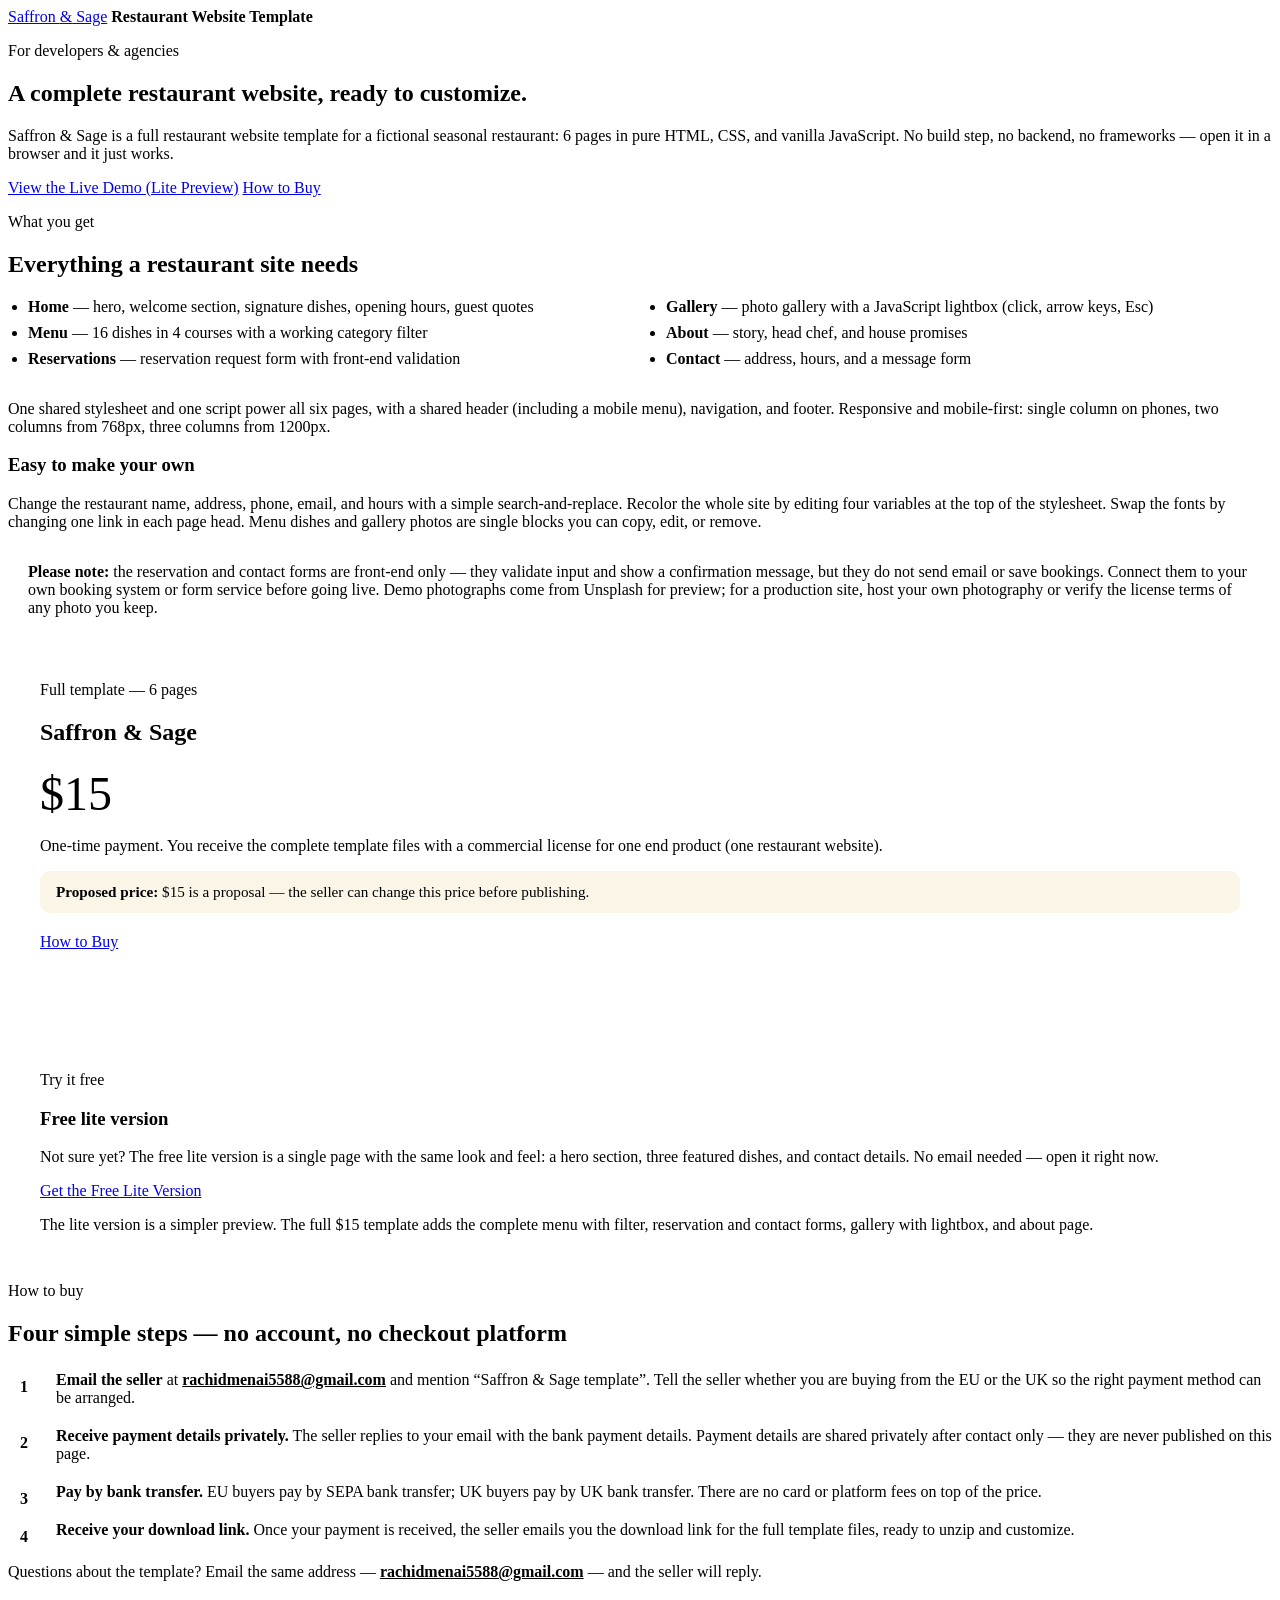
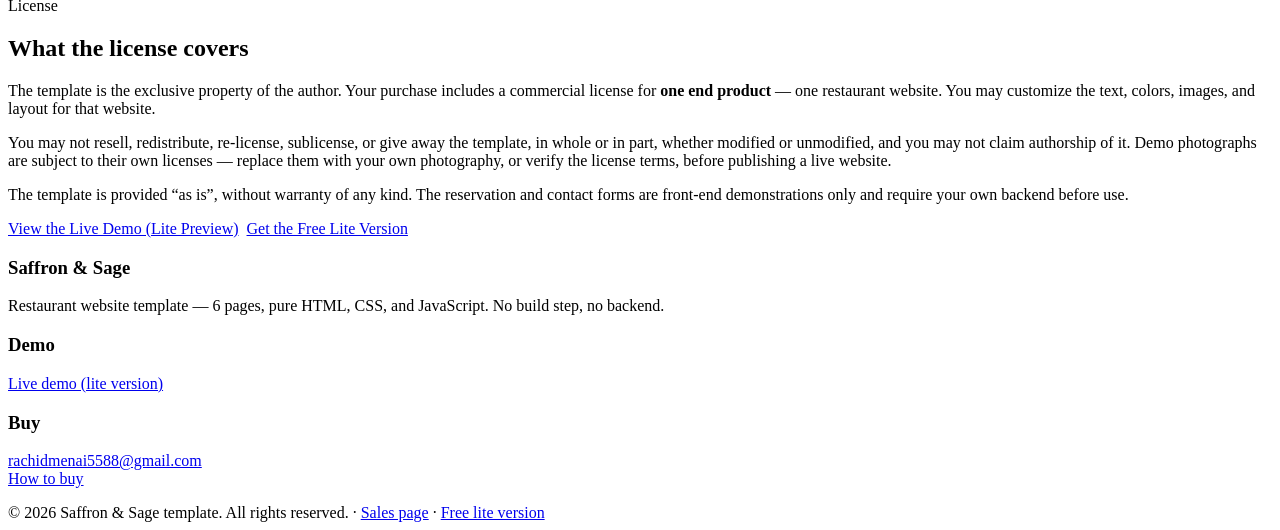
==== index.html @ a7c8d3e4 "Add files via upload" ====
<!doctype html>
<html lang="en">
<head>
  <meta charset="utf-8">
  <meta name="viewport" content="width=device-width, initial-scale=1">
  <title>Saffron &amp; Sage — Restaurant Website Template for Sale</title>
  <meta name="description" content="Saffron & Sage is a complete, ready-to-customize restaurant website template: 6 pages in pure HTML, CSS and JavaScript. No build step, no backend.">
  <link rel="preconnect" href="https://fonts.googleapis.com">
  <link rel="preconnect" href="https://fonts.gstatic.com" crossorigin>
  <link href="https://fonts.googleapis.com/css2?family=Inter:wght@400;600;700;800&family=Playfair+Display:wght@600;700&display=swap" rel="stylesheet">
  <link rel="stylesheet" href="css/style.css">
  <style>
    .price-card { background: var(--forest); color: var(--cream); border-radius: var(--radius); padding: 2rem; box-shadow: var(--shadow); }
    .price-card h2 { color: var(--cream); }
    .price-card .price-big { font-family: var(--font-head); font-size: 3rem; color: var(--gold-light); margin: 0.25rem 0 0.5rem; }
    .proposal-note { background: rgba(227, 200, 120, 0.18); border: 1px solid var(--gold); border-radius: 10px; padding: 0.75rem 1rem; font-size: 0.95rem; }
    .steps { counter-reset: step; list-style: none; padding: 0; margin: 1.5rem 0 0; }
    .steps li { position: relative; padding: 0 0 1.25rem 3rem; }
    .steps li::before { counter-increment: step; content: counter(step); position: absolute; left: 0; top: 0; width: 2rem; height: 2rem; border-radius: 50%; background: var(--gold); color: var(--forest-dark); font-weight: 800; display: flex; align-items: center; justify-content: center; }
    .steps li:last-child { padding-bottom: 0; }
    .callout { background: var(--cream-dark); border-left: 4px solid var(--gold); border-radius: 0 10px 10px 0; padding: 1rem 1.25rem; }
    .lite-box { background: var(--white); border: 1px solid var(--line); border-radius: var(--radius); padding: 2rem; box-shadow: var(--shadow); }
    .page-list { columns: 2; column-gap: 2rem; margin: 0; padding-left: 1.25rem; }
    .page-list li { margin-bottom: 0.5rem; break-inside: avoid; }
    @media (max-width: 700px) { .page-list { columns: 1; } }
  </style>
</head>
<body>
<header class="site-header">
  <div class="container header-inner">
    <a class="logo" href="index.html">Saffron <span>&amp;</span> Sage</a>
    <span style="color: var(--gold-light); font-weight: 700;">Restaurant Website Template</span>
  </div>
</header>

<main>
  <section class="hero" style="background-image: url('https://images.unsplash.com/photo-1517248135467-4c7edcad34c4?auto=format&fit=crop&w=1600&q=80');">
    <div class="container">
      <p class="eyebrow">For developers &amp; agencies</p>
      <h1>A complete restaurant website, ready to customize.</h1>
      <p>Saffron &amp; Sage is a full restaurant website template for a fictional seasonal restaurant: 6 pages in pure HTML, CSS, and vanilla JavaScript. No build step, no backend, no frameworks — open it in a browser and it just works.</p>
      <div class="hero-actions">
        <a class="btn btn-gold" href="lite/index.html">View the Live Demo (Lite Preview)</a>
        <a class="btn btn-outline" href="#buy">How to Buy</a>
      </div>
    </div>
  </section>

  <section class="section">
    <div class="container grid grid-2" style="align-items: start;">
      <div>
        <p class="eyebrow">What you get</p>
        <h2>Everything a restaurant site needs</h2>
        <ul class="page-list">
          <li><strong>Home</strong> — hero, welcome section, signature dishes, opening hours, guest quotes</li>
          <li><strong>Menu</strong> — 16 dishes in 4 courses with a working category filter</li>
          <li><strong>Reservations</strong> — reservation request form with front-end validation</li>
          <li><strong>Gallery</strong> — photo gallery with a JavaScript lightbox (click, arrow keys, Esc)</li>
          <li><strong>About</strong> — story, head chef, and house promises</li>
          <li><strong>Contact</strong> — address, hours, and a message form</li>
        </ul>
        <p style="margin-top: 1.5rem;">One shared stylesheet and one script power all six pages, with a shared header (including a mobile menu), navigation, and footer. Responsive and mobile-first: single column on phones, two columns from 768px, three columns from 1200px.</p>
        <h3>Easy to make your own</h3>
        <p>Change the restaurant name, address, phone, email, and hours with a simple search-and-replace. Recolor the whole site by editing four variables at the top of the stylesheet. Swap the fonts by changing one link in each page head. Menu dishes and gallery photos are single blocks you can copy, edit, or remove.</p>
        <div class="callout">
          <p style="margin: 0;"><strong>Please note:</strong> the reservation and contact forms are front-end only — they validate input and show a confirmation message, but they do not send email or save bookings. Connect them to your own booking system or form service before going live. Demo photographs come from Unsplash for preview; for a production site, host your own photography or verify the license terms of any photo you keep.</p>
        </div>
      </div>
      <div>
        <div class="price-card">
          <p class="eyebrow">Full template — 6 pages</p>
          <h2>Saffron &amp; Sage</h2>
          <p class="price-big">$15</p>
          <p>One-time payment. You receive the complete template files with a commercial license for one end product (one restaurant website).</p>
          <p class="proposal-note"><strong>Proposed price:</strong> $15 is a proposal — the seller can change this price before publishing.</p>
          <p style="margin-top: 1.25rem;"><a class="btn btn-gold" href="#buy">How to Buy</a></p>
        </div>
        <div class="lite-box" style="margin-top: 1.5rem;">
          <p class="eyebrow">Try it free</p>
          <h3>Free lite version</h3>
          <p>Not sure yet? The free lite version is a single page with the same look and feel: a hero section, three featured dishes, and contact details. No email needed — open it right now.</p>
          <p><a class="btn btn-dark" href="lite/index.html">Get the Free Lite Version</a></p>
          <p class="muted" style="margin: 0;">The lite version is a simpler preview. The full $15 template adds the complete menu with filter, reservation and contact forms, gallery with lightbox, and about page.</p>
        </div>
      </div>
    </div>
  </section>

  <section class="section band" id="buy">
    <div class="container section-narrow">
      <p class="eyebrow">How to buy</p>
      <h2>Four simple steps — no account, no checkout platform</h2>
      <ol class="steps">
        <li><strong>Email the seller</strong> at <a href="mailto:rachidmenai5588@gmail.com" style="color: var(--gold-light); font-weight: 700;">rachidmenai5588@gmail.com</a> and mention “Saffron &amp; Sage template”. Tell the seller whether you are buying from the EU or the UK so the right payment method can be arranged.</li>
        <li><strong>Receive payment details privately.</strong> The seller replies to your email with the bank payment details. Payment details are shared privately after contact only — they are never published on this page.</li>
        <li><strong>Pay by bank transfer.</strong> EU buyers pay by SEPA bank transfer; UK buyers pay by UK bank transfer. There are no card or platform fees on top of the price.</li>
        <li><strong>Receive your download link.</strong> Once your payment is received, the seller emails you the download link for the full template files, ready to unzip and customize.</li>
      </ol>
      <p style="margin-top: 1.5rem;">Questions about the template? Email the same address — <a href="mailto:rachidmenai5588@gmail.com" style="color: var(--gold-light); font-weight: 700;">rachidmenai5588@gmail.com</a> — and the seller will reply.</p>
    </div>
  </section>

  <section class="section">
    <div class="container section-narrow">
      <p class="eyebrow">License</p>
      <h2>What the license covers</h2>
      <p>The template is the exclusive property of the author. Your purchase includes a commercial license for <strong>one end product</strong> — one restaurant website. You may customize the text, colors, images, and layout for that website.</p>
      <p>You may not resell, redistribute, re-license, sublicense, or give away the template, in whole or in part, whether modified or unmodified, and you may not claim authorship of it. Demo photographs are subject to their own licenses — replace them with your own photography, or verify the license terms, before publishing a live website.</p>
      <p class="muted">The template is provided “as is”, without warranty of any kind. The reservation and contact forms are front-end demonstrations only and require your own backend before use.</p>
      <p><a class="btn btn-dark" href="lite/index.html">View the Live Demo (Lite Preview)</a>&nbsp;&nbsp;<a class="btn btn-gold" href="lite/index.html">Get the Free Lite Version</a></p>
    </div>
  </section>
</main>

<footer class="site-footer">
  <div class="container footer-grid">
    <div>
      <h3>Saffron &amp; Sage</h3>
      <p>Restaurant website template — 6 pages, pure HTML, CSS, and JavaScript. No build step, no backend.</p>
    </div>
    <div>
      <h3>Demo</h3>
      <p><a href="lite/index.html">Live demo (lite version)</a></p>
    </div>
    <div>
      <h3>Buy</h3>
      <p><a href="mailto:rachidmenai5588@gmail.com">rachidmenai5588@gmail.com</a><br><a href="#buy">How to buy</a></p>
    </div>
  </div>
  <div class="footer-bottom container">© 2026 Saffron &amp; Sage template. All rights reserved. · <a href="index.html">Sales page</a> · <a href="lite/index.html">Free lite version</a></div>
</footer>
</body>
</html>
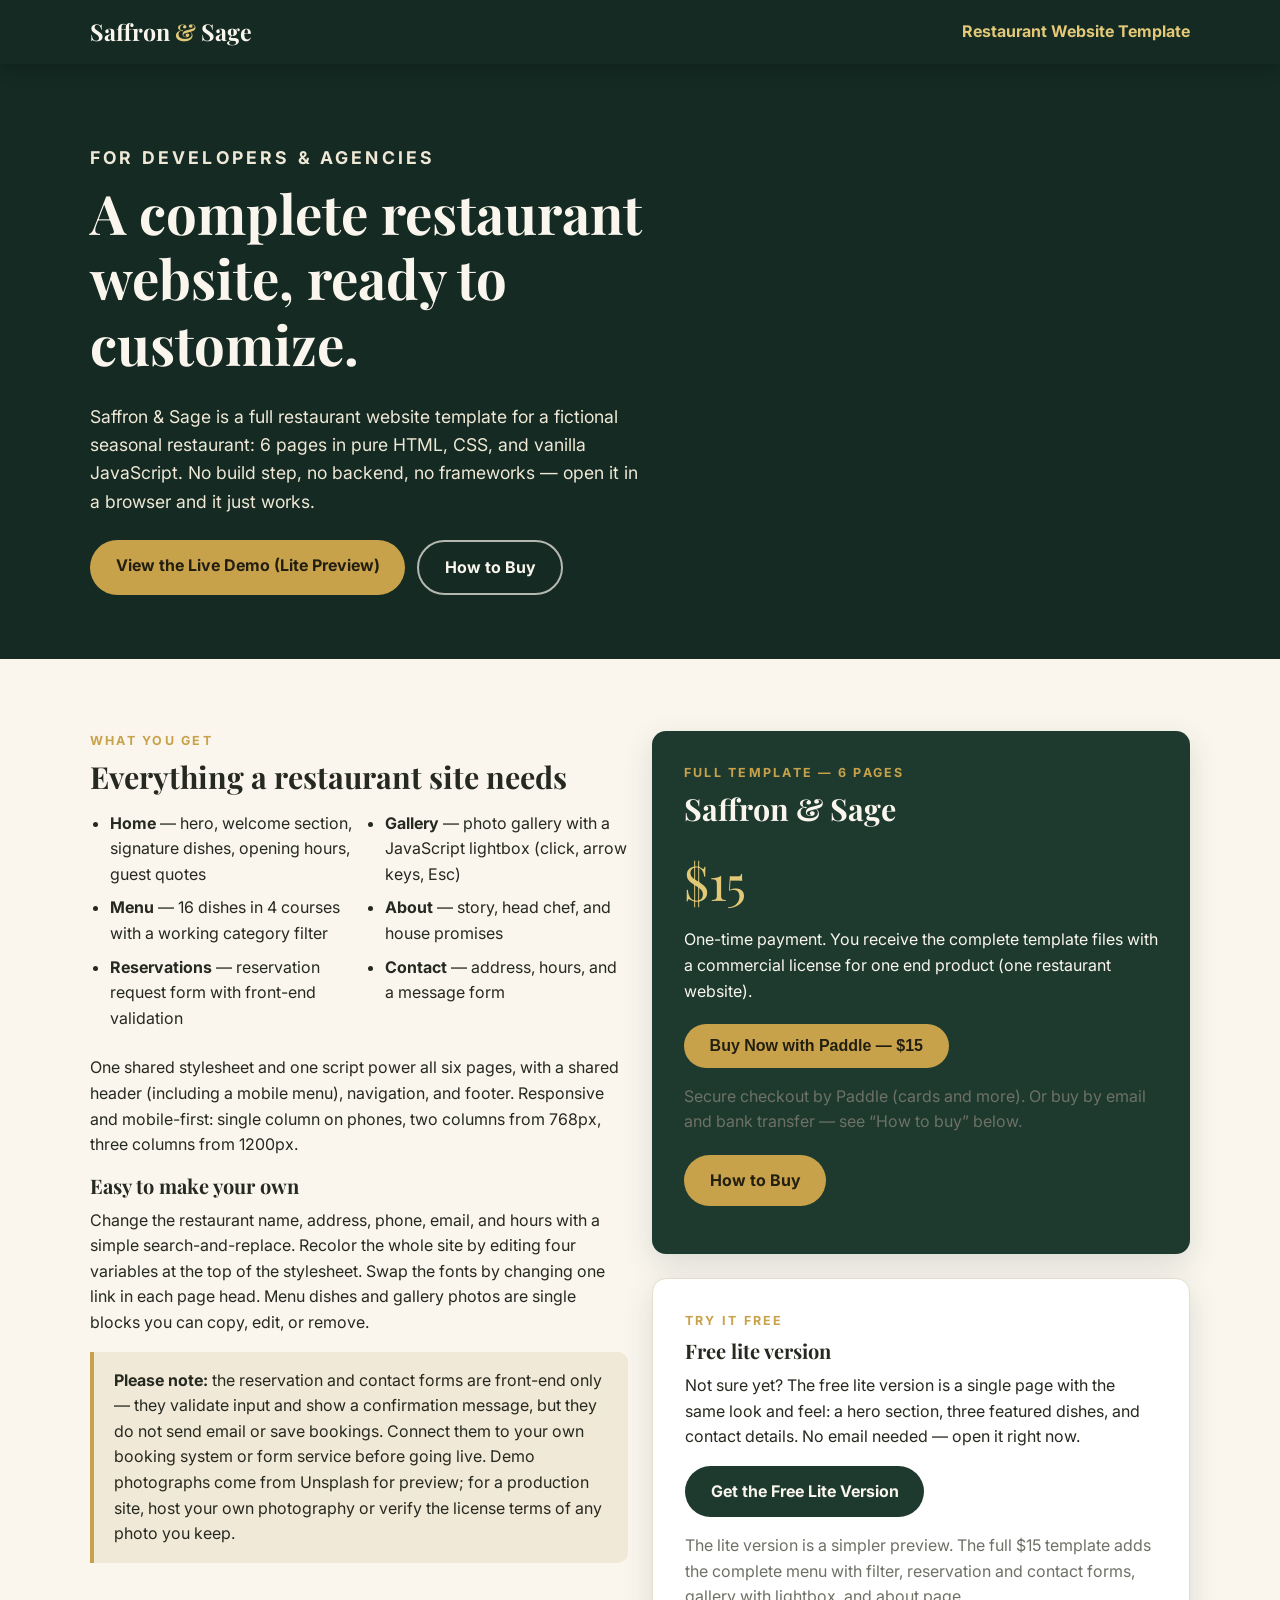
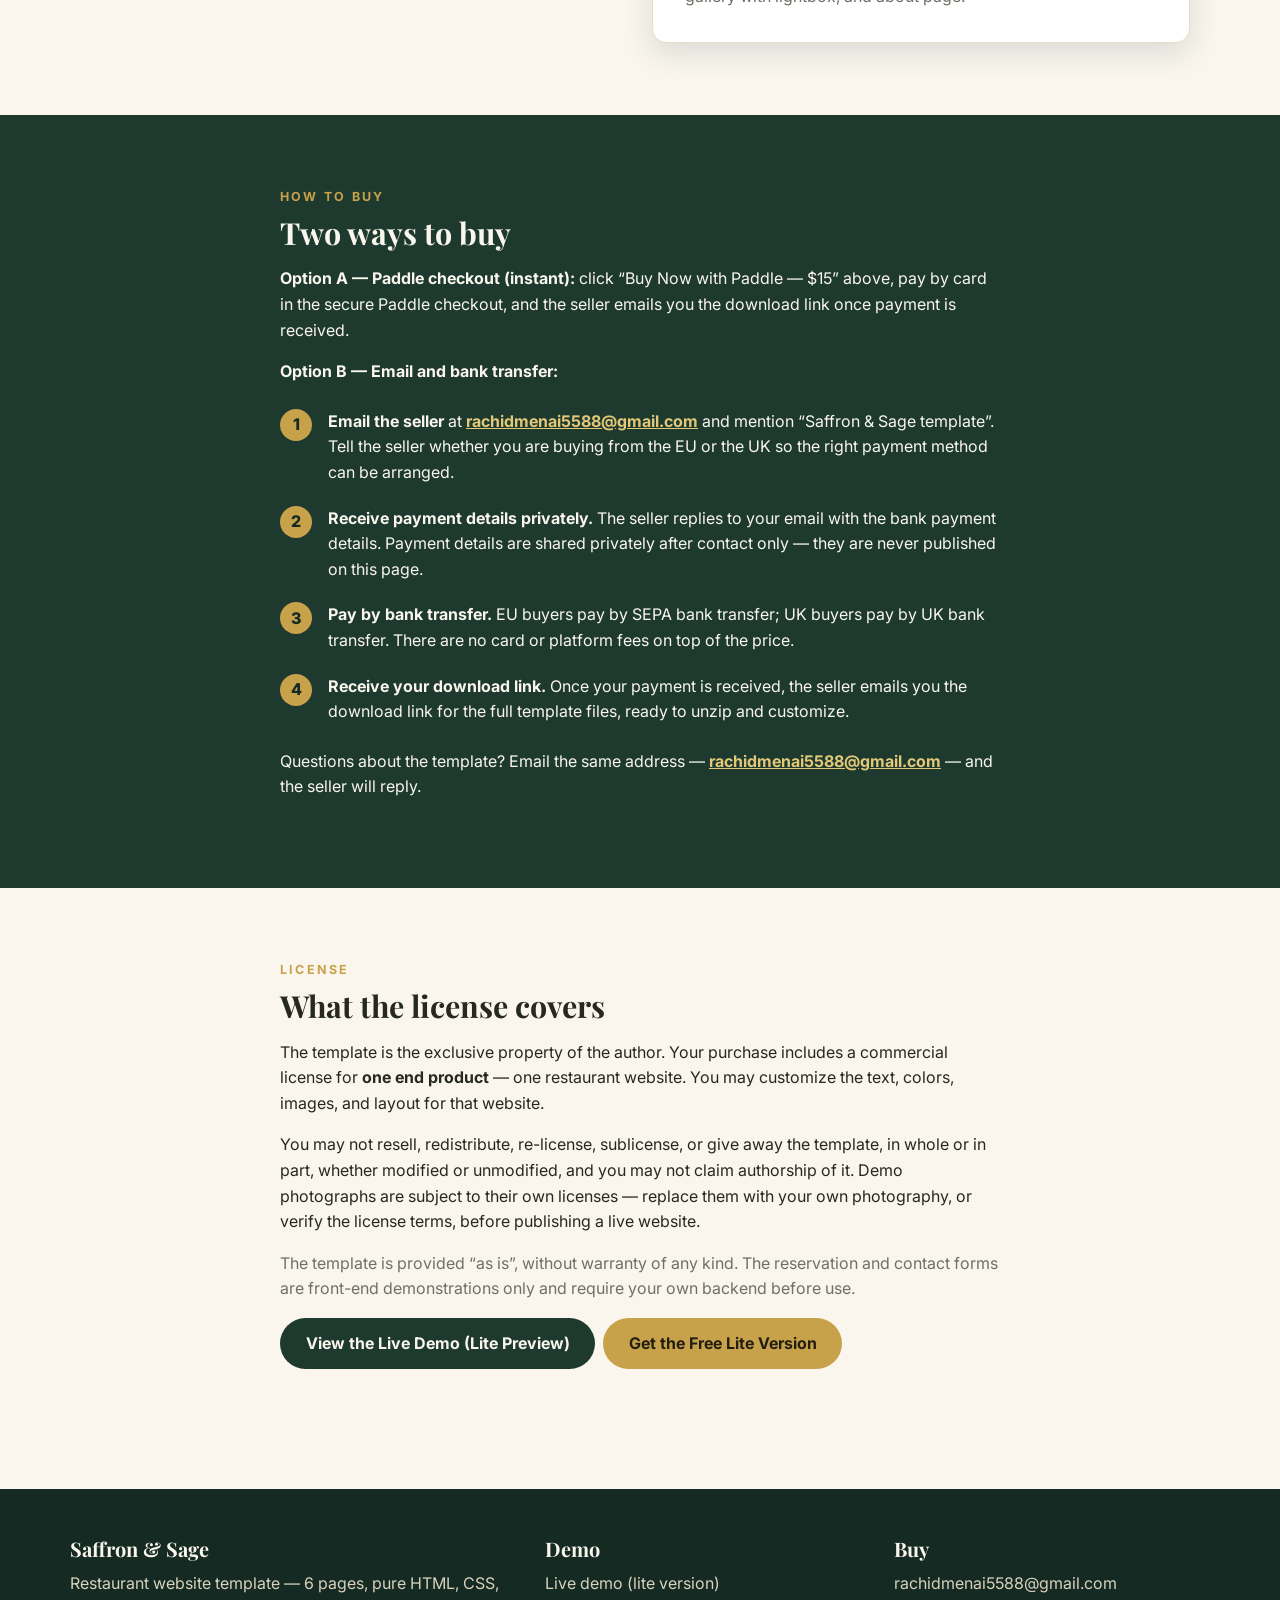
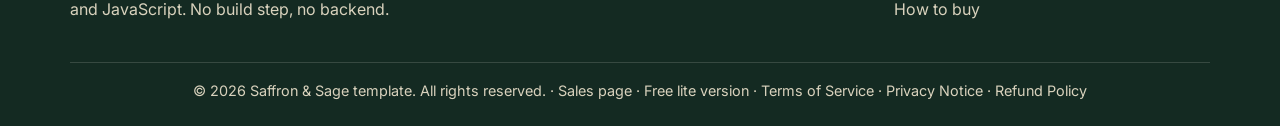
==== commit b437eb3b: "Add files via upload" ====
--- a/index.html
+++ b/index.html
@@ -24,6 +24,13 @@
     .page-list li { margin-bottom: 0.5rem; break-inside: avoid; }
     @media (max-width: 700px) { .page-list { columns: 1; } }
   </style>
+  <script src="https://cdn.paddle.com/paddle/v2/paddle.js"></script>
+  <script>
+    Paddle.Initialize({ token: "live_9682057c94f8241d73bc311bf81" });
+    function openPaddleCheckout() {
+      Paddle.Checkout.open({ items: [{ priceId: "pri_01m6k49afj8yamyyggqwvt556a", quantity: 1 }] });
+    }
+  </script>
 </head>
 <body>
 <header class="site-header">
@@ -72,7 +79,8 @@
           <h2>Saffron &amp; Sage</h2>
           <p class="price-big">$15</p>
           <p>One-time payment. You receive the complete template files with a commercial license for one end product (one restaurant website).</p>
-          <p class="proposal-note"><strong>Proposed price:</strong> $15 is a proposal — the seller can change this price before publishing.</p>
+          <p style="margin-top: 1.25rem;"><button class="btn btn-gold" onclick="openPaddleCheckout()">Buy Now with Paddle — $15</button></p>
+          <p class="muted">Secure checkout by Paddle (cards and more). Or buy by email and bank transfer — see “How to buy” below.</p>
           <p style="margin-top: 1.25rem;"><a class="btn btn-gold" href="#buy">How to Buy</a></p>
         </div>
         <div class="lite-box" style="margin-top: 1.5rem;">
@@ -89,7 +97,9 @@
   <section class="section band" id="buy">
     <div class="container section-narrow">
       <p class="eyebrow">How to buy</p>
-      <h2>Four simple steps — no account, no checkout platform</h2>
+      <h2>Two ways to buy</h2>
+      <p><strong>Option A — Paddle checkout (instant):</strong> click “Buy Now with Paddle — $15” above, pay by card in the secure Paddle checkout, and the seller emails you the download link once payment is received.</p>
+      <p><strong>Option B — Email and bank transfer:</strong></p>
       <ol class="steps">
         <li><strong>Email the seller</strong> at <a href="mailto:rachidmenai5588@gmail.com" style="color: var(--gold-light); font-weight: 700;">rachidmenai5588@gmail.com</a> and mention “Saffron &amp; Sage template”. Tell the seller whether you are buying from the EU or the UK so the right payment method can be arranged.</li>
         <li><strong>Receive payment details privately.</strong> The seller replies to your email with the bank payment details. Payment details are shared privately after contact only — they are never published on this page.</li>
@@ -127,7 +137,7 @@
       <p><a href="mailto:rachidmenai5588@gmail.com">rachidmenai5588@gmail.com</a><br><a href="#buy">How to buy</a></p>
     </div>
   </div>
-  <div class="footer-bottom container">© 2026 Saffron &amp; Sage template. All rights reserved. · <a href="index.html">Sales page</a> · <a href="lite/index.html">Free lite version</a></div>
+  <div class="footer-bottom container">© 2026 Saffron &amp; Sage template. All rights reserved. · <a href="index.html">Sales page</a> · <a href="lite/index.html">Free lite version</a> · <a href="terms.html">Terms of Service</a> · <a href="privacy.html">Privacy Notice</a> · <a href="refund.html">Refund Policy</a></div>
 </footer>
 </body>
 </html>
--- a/css/style.css
+++ b/css/style.css
@@ -0,0 +1,236 @@
+/* Saffron & Sage — Restaurant Template Stylesheet
+   Pure CSS. No frameworks, no jQuery. Mobile-first. */
+
+:root {
+  --forest: #1e3a2f;
+  --forest-dark: #142a22;
+  --charcoal: #232620;
+  --gold: #c8a24a;
+  --gold-light: #e3c878;
+  --cream: #faf6ee;
+  --cream-dark: #f1e9d8;
+  --ink: #26291f;
+  --muted: #6d7166;
+  --line: #e5ddc9;
+  --white: #ffffff;
+  --radius: 14px;
+  --shadow: 0 10px 30px rgba(30, 58, 47, 0.14);
+  --font-head: "Playfair Display", Georgia, "Times New Roman", serif;
+  --font-body: "Inter", system-ui, -apple-system, "Segoe UI", Roboto, Arial, sans-serif;
+}
+
+* { box-sizing: border-box; }
+html { scroll-behavior: smooth; }
+body {
+  margin: 0;
+  font-family: var(--font-body);
+  color: var(--ink);
+  background: var(--cream);
+  line-height: 1.6;
+}
+img { max-width: 100%; }
+a { color: var(--forest); }
+h1, h2, h3 { font-family: var(--font-head); line-height: 1.2; margin: 0 0 0.5em; }
+h1 { font-size: 2.4rem; }
+h2 { font-size: 1.9rem; }
+h3 { font-size: 1.25rem; }
+p { margin: 0 0 1em; }
+
+.container { width: 100%; max-width: 1140px; margin: 0 auto; padding: 0 1.25rem; }
+.section { padding: 3.5rem 0; }
+.section-narrow { max-width: 760px; margin: 0 auto; }
+.eyebrow {
+  text-transform: uppercase; letter-spacing: 0.18em;
+  color: var(--gold); font-size: 0.78rem; font-weight: 700; margin-bottom: 0.5rem;
+}
+.lead { font-size: 1.1rem; color: #4a4e43; }
+.center { text-align: center; }
+.muted { color: var(--muted); }
+
+/* ---------- Header ---------- */
+.site-header {
+  position: sticky; top: 0; z-index: 50;
+  background: var(--forest-dark); color: var(--cream);
+  box-shadow: 0 2px 18px rgba(0, 0, 0, 0.25);
+}
+.header-inner {
+  display: flex; align-items: center; justify-content: space-between;
+  gap: 1rem; min-height: 64px;
+}
+.logo {
+  font-family: var(--font-head); font-size: 1.45rem; font-weight: 700;
+  color: var(--cream); text-decoration: none; white-space: nowrap;
+}
+.logo span { color: var(--gold-light); }
+.nav-toggle {
+  display: inline-flex; flex-direction: column; gap: 5px;
+  background: transparent; border: 1px solid rgba(250, 246, 238, 0.35);
+  border-radius: 8px; padding: 10px 12px; cursor: pointer;
+}
+.nav-toggle span { display: block; width: 22px; height: 2px; background: var(--cream); }
+.main-nav {
+  display: none; position: absolute; left: 0; right: 0; top: 64px;
+  background: var(--forest-dark); flex-direction: column; padding: 0.75rem 1.25rem 1.25rem;
+}
+.main-nav.open { display: flex; }
+.main-nav a {
+  color: var(--cream); text-decoration: none; padding: 0.65rem 0;
+  border-bottom: 1px solid rgba(250, 246, 238, 0.12); font-weight: 600;
+}
+.main-nav a:last-child { border-bottom: none; }
+.main-nav a.active, .main-nav a:hover { color: var(--gold-light); }
+.header-cta { display: none; }
+
+/* ---------- Buttons ---------- */
+.btn {
+  display: inline-block; text-decoration: none; cursor: pointer;
+  border: none; border-radius: 999px; padding: 0.8rem 1.6rem;
+  font-weight: 700; font-size: 1rem; text-align: center;
+  transition: transform 0.15s ease, background 0.15s ease;
+}
+.btn:hover { transform: translateY(-1px); }
+.btn-gold { background: var(--gold); color: #231f10; }
+.btn-gold:hover { background: var(--gold-light); }
+.btn-outline {
+  background: transparent; color: var(--cream);
+  border: 2px solid rgba(250, 246, 238, 0.7);
+}
+.btn-outline:hover { border-color: var(--gold-light); color: var(--gold-light); }
+.btn-dark { background: var(--forest); color: var(--cream); }
+.btn-dark:hover { background: var(--forest-dark); }
+.btn-small { padding: 0.55rem 1.1rem; font-size: 0.9rem; }
+
+/* ---------- Hero ---------- */
+.hero {
+  background-color: var(--forest-dark);
+  background-size: cover; background-position: center;
+  color: var(--cream); padding: 5rem 0 4rem; position: relative;
+}
+.hero::before {
+  content: ""; position: absolute; inset: 0;
+  background: linear-gradient(180deg, rgba(20, 42, 34, 0.72), rgba(20, 42, 34, 0.55));
+}
+.hero .container { position: relative; }
+.hero h1 { font-size: 2.6rem; max-width: 640px; }
+.hero p { max-width: 560px; font-size: 1.1rem; color: #efe8d6; }
+.hero-actions { display: flex; gap: 0.75rem; flex-wrap: wrap; margin-top: 1.5rem; }
+.page-hero { padding: 3.5rem 0 2.75rem; }
+.page-hero h1 { font-size: 2.3rem; }
+
+/* ---------- Cards / grids ---------- */
+.grid { display: grid; gap: 1.5rem; }
+.grid-2 { grid-template-columns: 1fr; }
+.grid-3 { grid-template-columns: 1fr; }
+.card {
+  background: var(--white); border: 1px solid var(--line);
+  border-radius: var(--radius); overflow: hidden; box-shadow: var(--shadow);
+}
+.card-body { padding: 1.4rem; }
+.card-body h3 { margin-bottom: 0.35rem; }
+.img-frame { background-color: #2a3f35; overflow: hidden; }
+.img-frame img { display: block; width: 100%; height: 100%; object-fit: cover; }
+.ratio-16x9 { aspect-ratio: 16 / 9; }
+.ratio-4x3 { aspect-ratio: 4 / 3; }
+.ratio-1x1 { aspect-ratio: 1 / 1; }
+.price { color: var(--forest); font-weight: 800; font-size: 1.1rem; }
+.tag {
+  display: inline-block; background: var(--cream-dark); color: var(--forest);
+  border-radius: 999px; padding: 0.2rem 0.7rem; font-size: 0.8rem; font-weight: 700;
+}
+.hours-table { width: 100%; border-collapse: collapse; }
+.hours-table td { padding: 0.55rem 0; border-bottom: 1px solid var(--line); }
+.hours-table td:last-child { text-align: right; font-weight: 700; }
+
+/* ---------- Menu page ---------- */
+.filter-bar { display: flex; gap: 0.5rem; flex-wrap: wrap; margin: 1.5rem 0; }
+.filter-btn {
+  border: 2px solid var(--forest); background: transparent; color: var(--forest);
+  border-radius: 999px; padding: 0.5rem 1.2rem; font-weight: 700; cursor: pointer;
+}
+.filter-btn.active, .filter-btn:hover { background: var(--forest); color: var(--cream); }
+.menu-card .card-body { display: flex; flex-direction: column; gap: 0.25rem; }
+.menu-card .menu-top { display: flex; justify-content: space-between; gap: 1rem; align-items: baseline; }
+.menu-card .menu-top h3 { margin: 0; }
+.hidden { display: none !important; }
+.empty-note { display: none; text-align: center; color: var(--muted); padding: 2rem 0; }
+.empty-note.show { display: block; }
+
+/* ---------- Gallery / lightbox ---------- */
+.gallery-grid { display: grid; grid-template-columns: 1fr 1fr; gap: 0.9rem; }
+.gallery-grid button {
+  border: none; padding: 0; cursor: pointer; border-radius: var(--radius);
+  overflow: hidden; background-color: #2a3f35; aspect-ratio: 1 / 1;
+}
+.gallery-grid img { display: block; width: 100%; height: 100%; object-fit: cover; transition: transform 0.25s ease; }
+.gallery-grid button:hover img { transform: scale(1.05); }
+.lightbox {
+  display: none; position: fixed; inset: 0; z-index: 100;
+  background: rgba(15, 25, 20, 0.92); align-items: center; justify-content: center;
+}
+.lightbox.open { display: flex; }
+.lightbox img {
+  max-width: 92vw; max-height: 82vh; border-radius: var(--radius);
+  background-color: #2a3f35; box-shadow: 0 20px 60px rgba(0, 0, 0, 0.5);
+}
+.lightbox button {
+  position: absolute; background: var(--gold); border: none; color: #231f10;
+  font-weight: 800; font-size: 1.2rem; width: 46px; height: 46px;
+  border-radius: 50%; cursor: pointer;
+}
+.lightbox-close { top: 1rem; right: 1rem; }
+.lightbox-prev { left: 1rem; top: 50%; transform: translateY(-50%); }
+.lightbox-next { right: 1rem; top: 50%; transform: translateY(-50%); }
+
+/* ---------- Forms ---------- */
+.form { display: grid; gap: 1rem; }
+.form-row { display: grid; gap: 1rem; }
+label { font-weight: 700; font-size: 0.95rem; display: block; }
+input, select, textarea {
+  width: 100%; margin-top: 0.35rem; padding: 0.75rem 0.9rem;
+  border: 1.5px solid #cfc6ab; border-radius: 10px; font: inherit; background: var(--white);
+}
+input:focus, select:focus, textarea:focus { outline: 3px solid rgba(200, 162, 74, 0.45); border-color: var(--gold); }
+.field-error { color: #a33327; font-size: 0.85rem; min-height: 1.1em; display: block; }
+.form-note { font-size: 0.9rem; color: var(--muted); }
+.success-box {
+  display: none; background: #eaf3ec; border: 2px solid #4c7a5a; border-radius: var(--radius);
+  padding: 1.5rem; margin-top: 1rem;
+}
+.success-box.show { display: block; }
+.success-box h3 { color: #2c5a3c; }
+
+/* ---------- Footer ---------- */
+.site-footer { background: var(--forest-dark); color: #d9d2bd; margin-top: 2rem; }
+.footer-grid { display: grid; gap: 2rem; padding: 3rem 0 1.5rem; }
+.site-footer h3 { color: var(--cream); }
+.site-footer a { color: #d9d2bd; text-decoration: none; }
+.site-footer a:hover { color: var(--gold-light); }
+.footer-bottom {
+  border-top: 1px solid rgba(250, 246, 238, 0.15);
+  padding: 1rem 0 1.5rem; font-size: 0.9rem; text-align: center;
+}
+.band { background: var(--forest); color: var(--cream); }
+.band h2 { color: var(--cream); }
+
+/* ---------- Responsive ---------- */
+@media (min-width: 768px) {
+  h1 { font-size: 3rem; }
+  .hero h1 { font-size: 3.4rem; }
+  .nav-toggle { display: none; }
+  .main-nav {
+    display: flex; position: static; flex-direction: row; gap: 1.4rem;
+    padding: 0; background: transparent;
+  }
+  .main-nav a { border-bottom: none; padding: 0; }
+  .header-cta { display: inline-block; }
+  .grid-2 { grid-template-columns: 1fr 1fr; }
+  .grid-3 { grid-template-columns: 1fr 1fr; }
+  .gallery-grid { grid-template-columns: repeat(3, 1fr); }
+  .form-row { grid-template-columns: 1fr 1fr; }
+  .footer-grid { grid-template-columns: 1.4fr 1fr 1fr; }
+  .section { padding: 4.5rem 0; }
+}
+@media (min-width: 1200px) {
+  .grid-3 { grid-template-columns: 1fr 1fr 1fr; }
+  .menu-grid { grid-template-columns: 1fr 1fr; }
+}
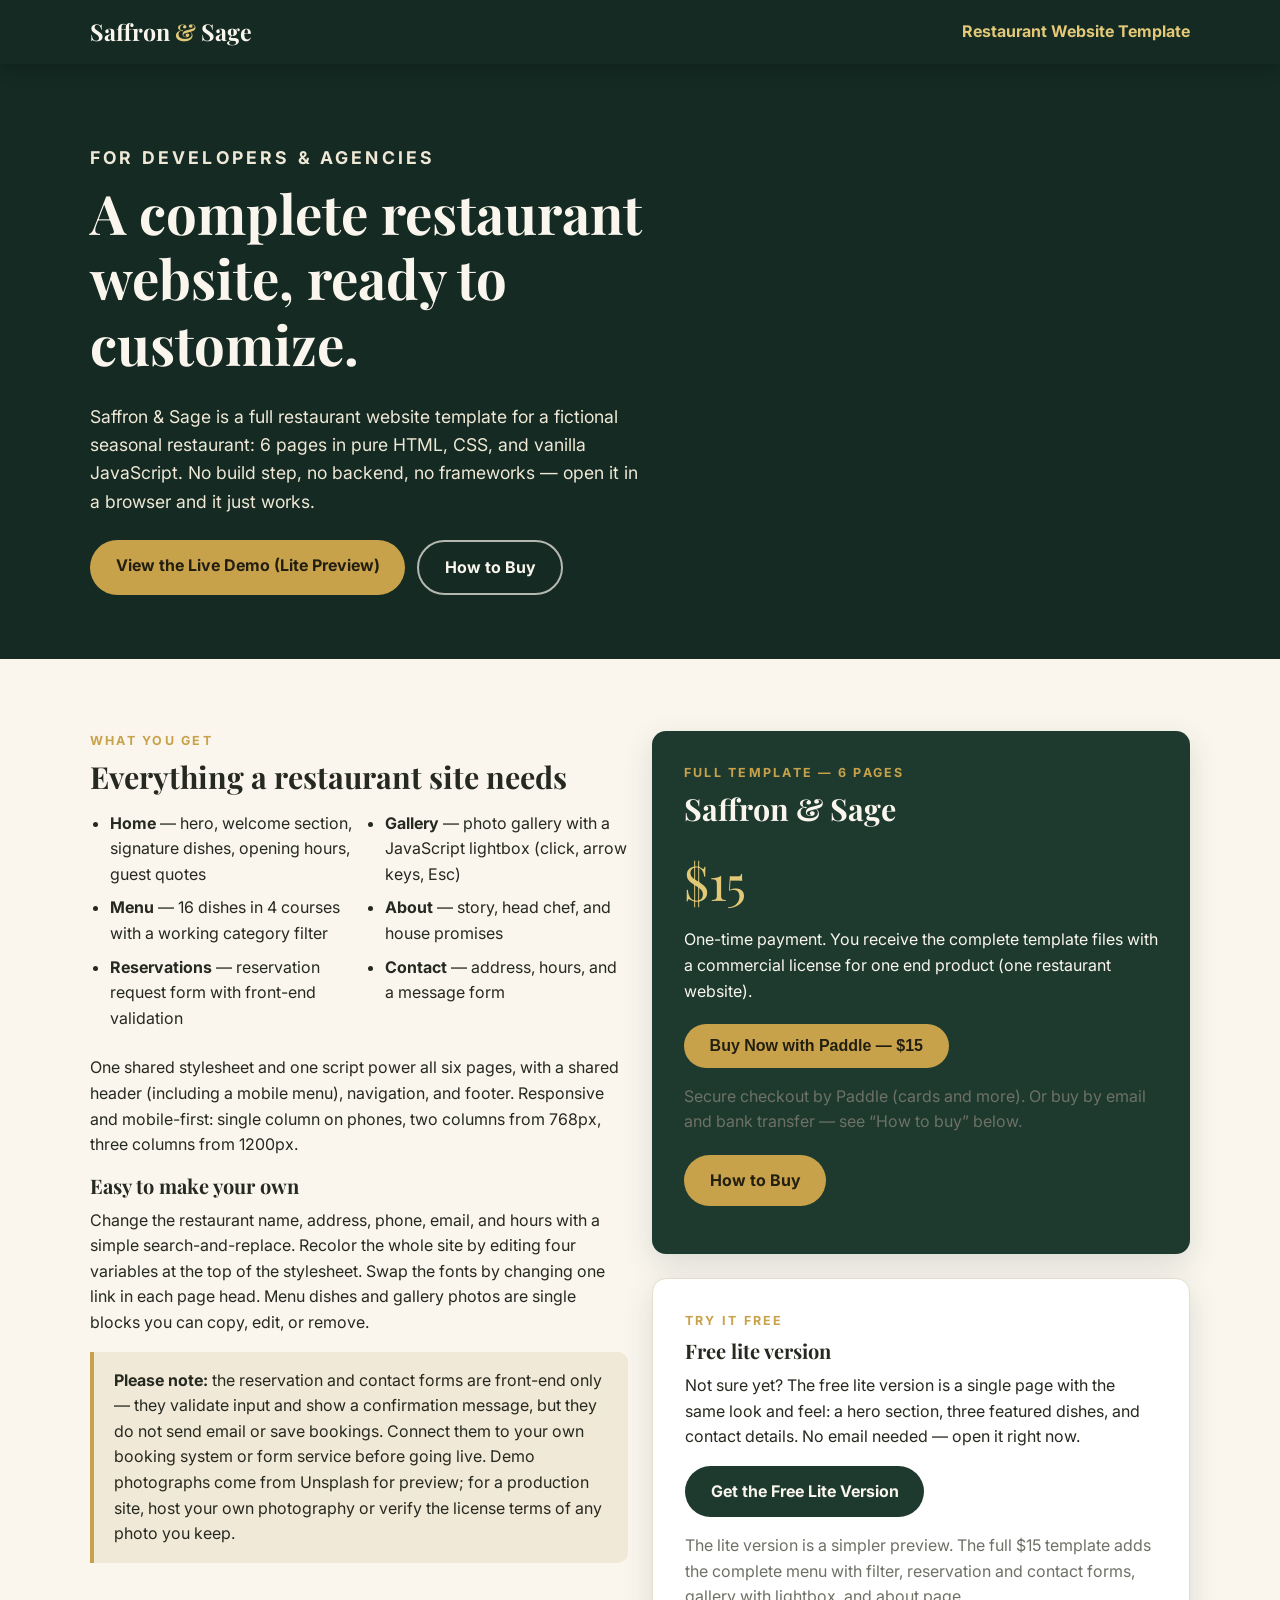
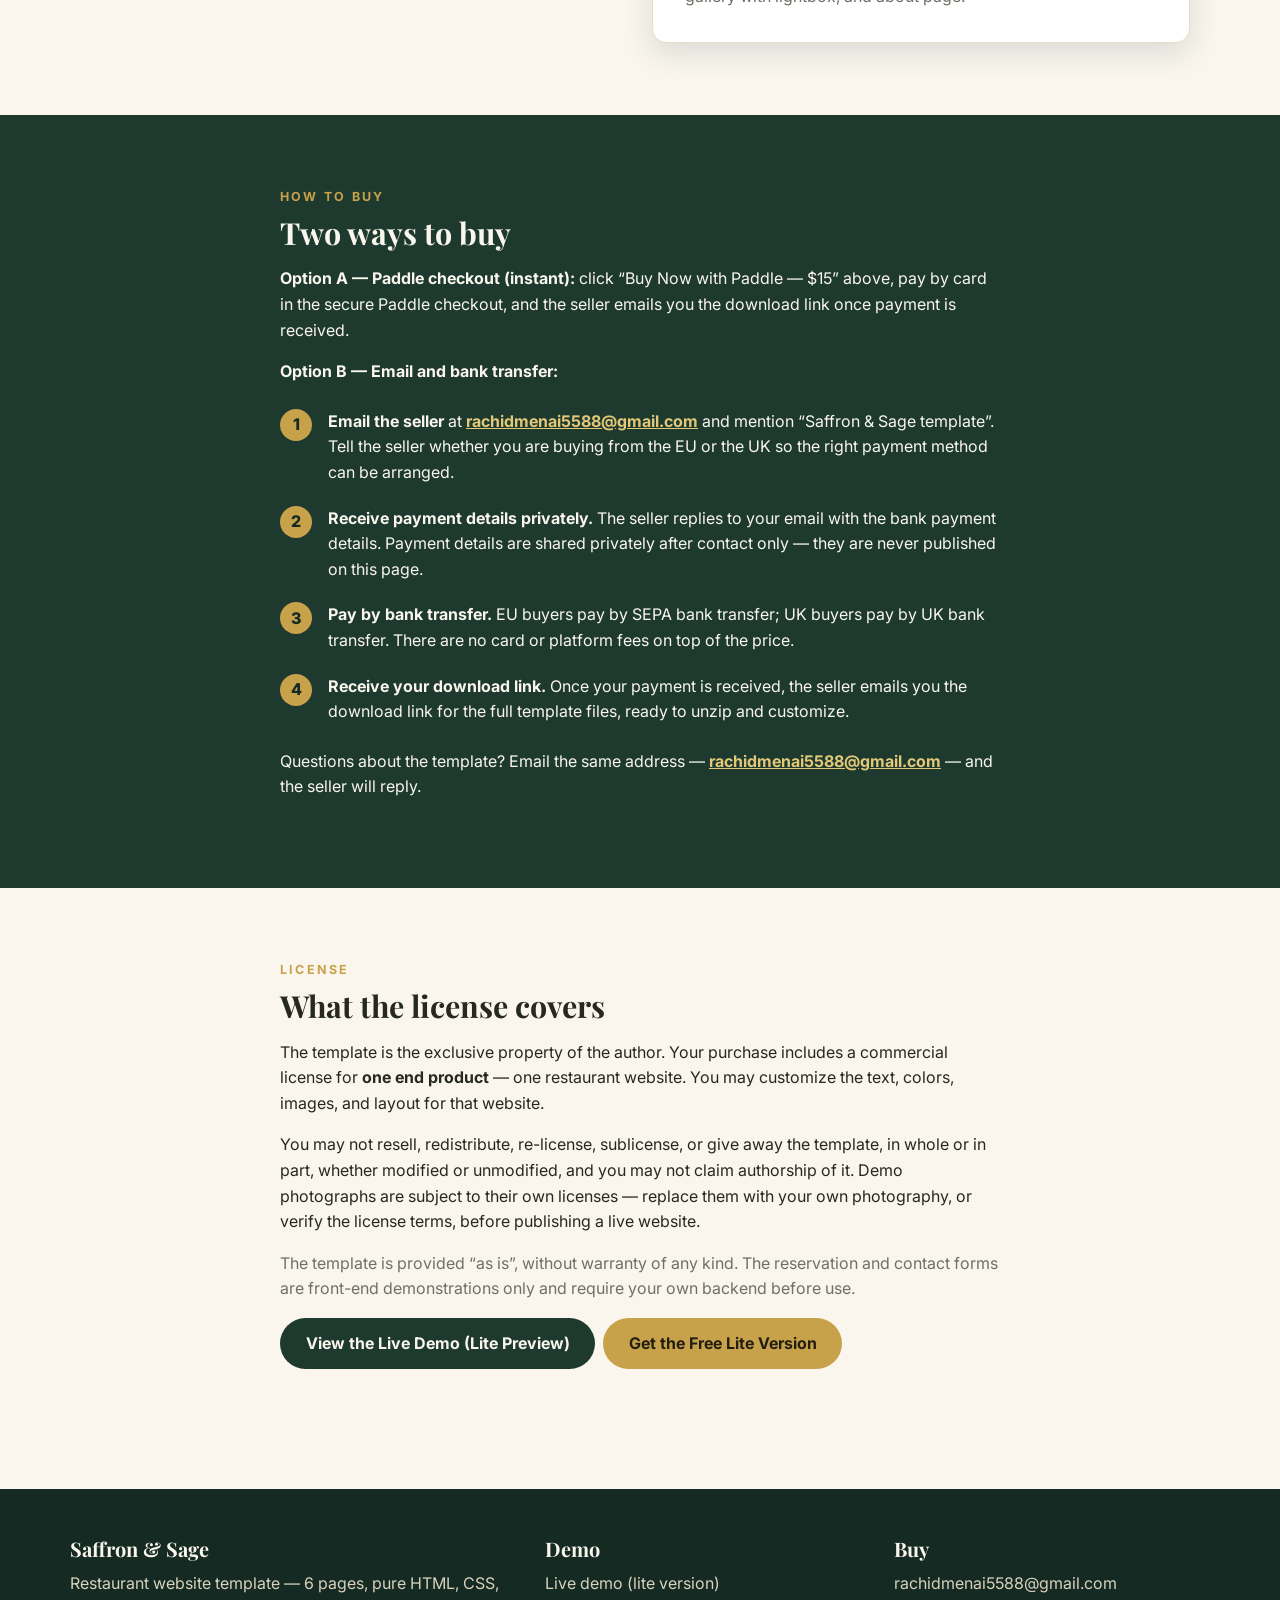
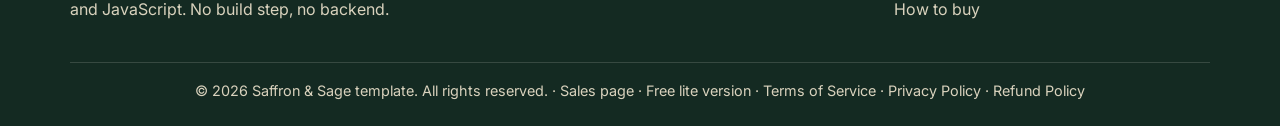
==== commit 87b5b127: "Add footer links to Terms, Privacy and Refund pages" ====
--- a/index.html
+++ b/index.html
@@ -137,7 +137,7 @@
       <p><a href="mailto:rachidmenai5588@gmail.com">rachidmenai5588@gmail.com</a><br><a href="#buy">How to buy</a></p>
     </div>
   </div>
-  <div class="footer-bottom container">© 2026 Saffron &amp; Sage template. All rights reserved. · <a href="index.html">Sales page</a> · <a href="lite/index.html">Free lite version</a> · <a href="terms.html">Terms of Service</a> · <a href="privacy.html">Privacy Notice</a> · <a href="refund.html">Refund Policy</a></div>
+  <div class="footer-bottom container">© 2026 Saffron &amp; Sage template. All rights reserved. · <a href="index.html">Sales page</a> · <a href="lite/index.html">Free lite version</a> · <a href="terms.html">Terms of Service</a> · <a href="privacy.html">Privacy Policy</a> · <a href="refunds.html">Refund Policy</a></div>
 </footer>
 </body>
 </html>
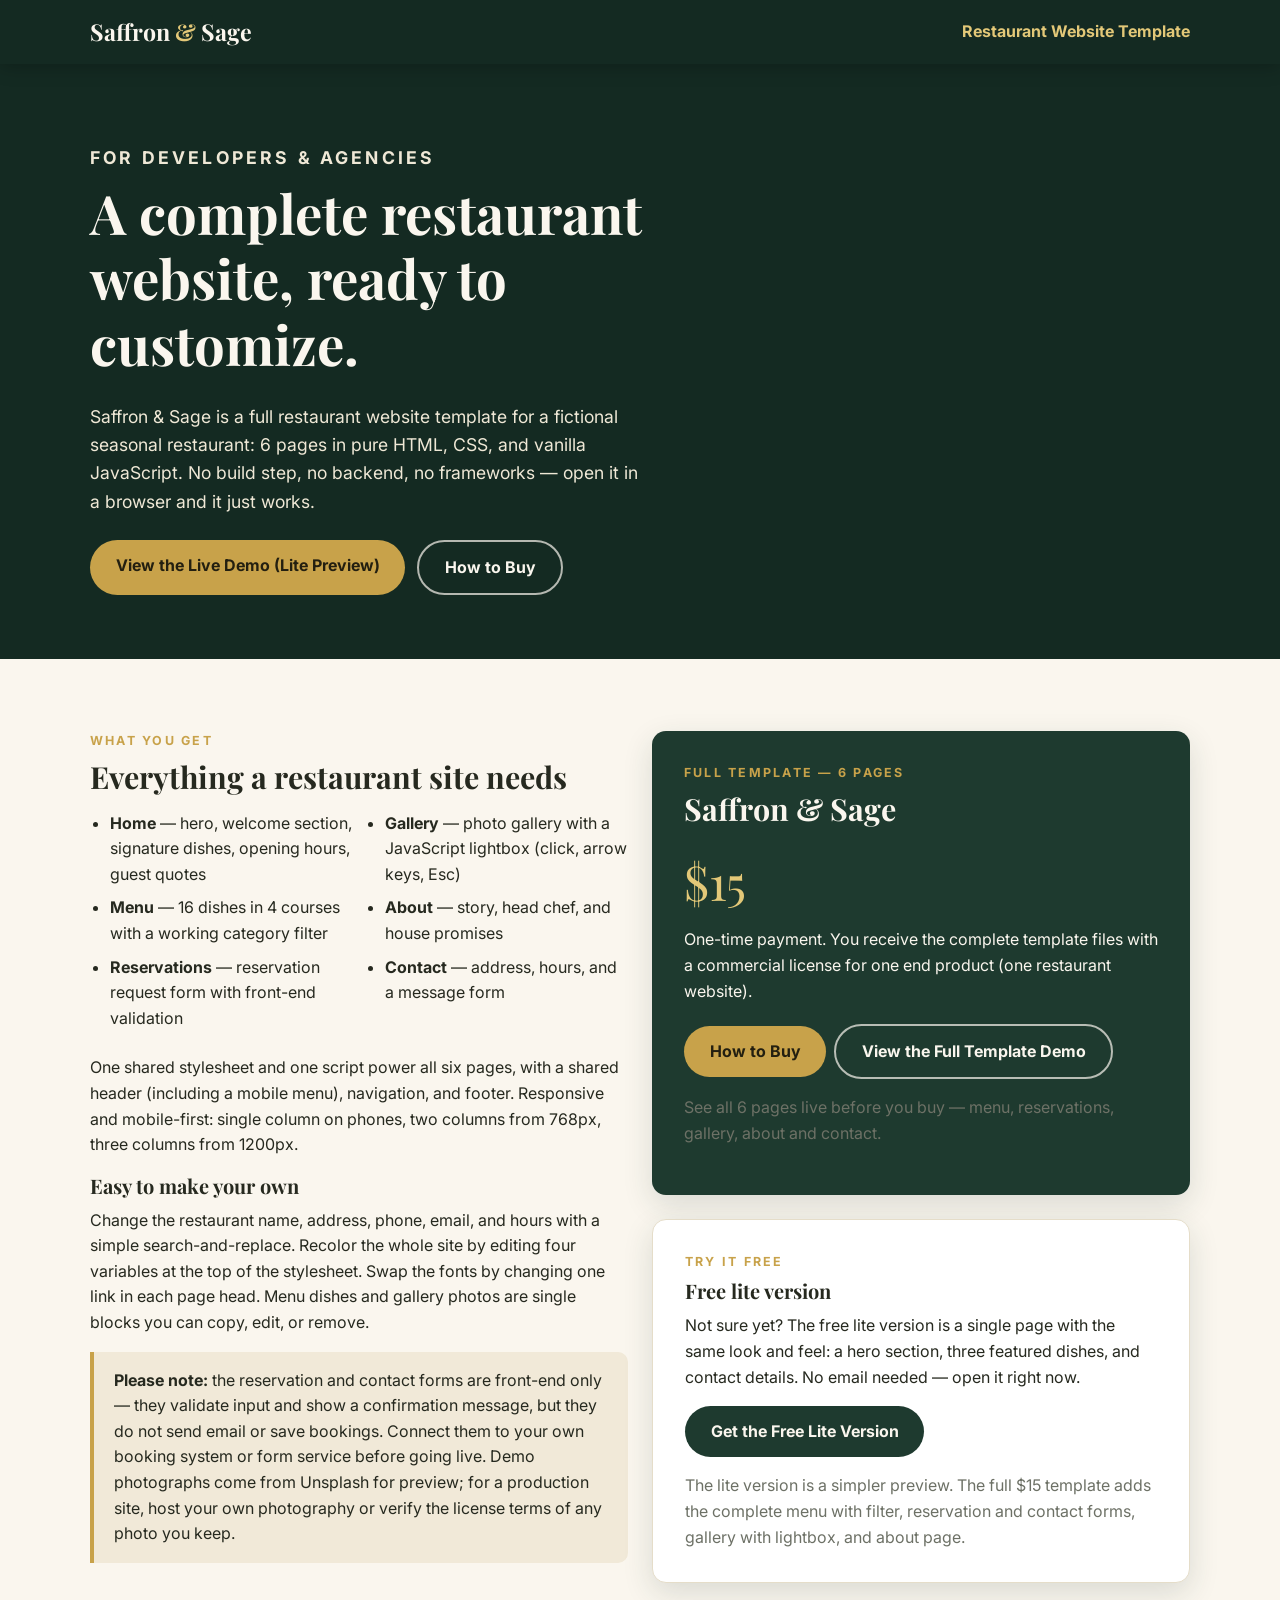
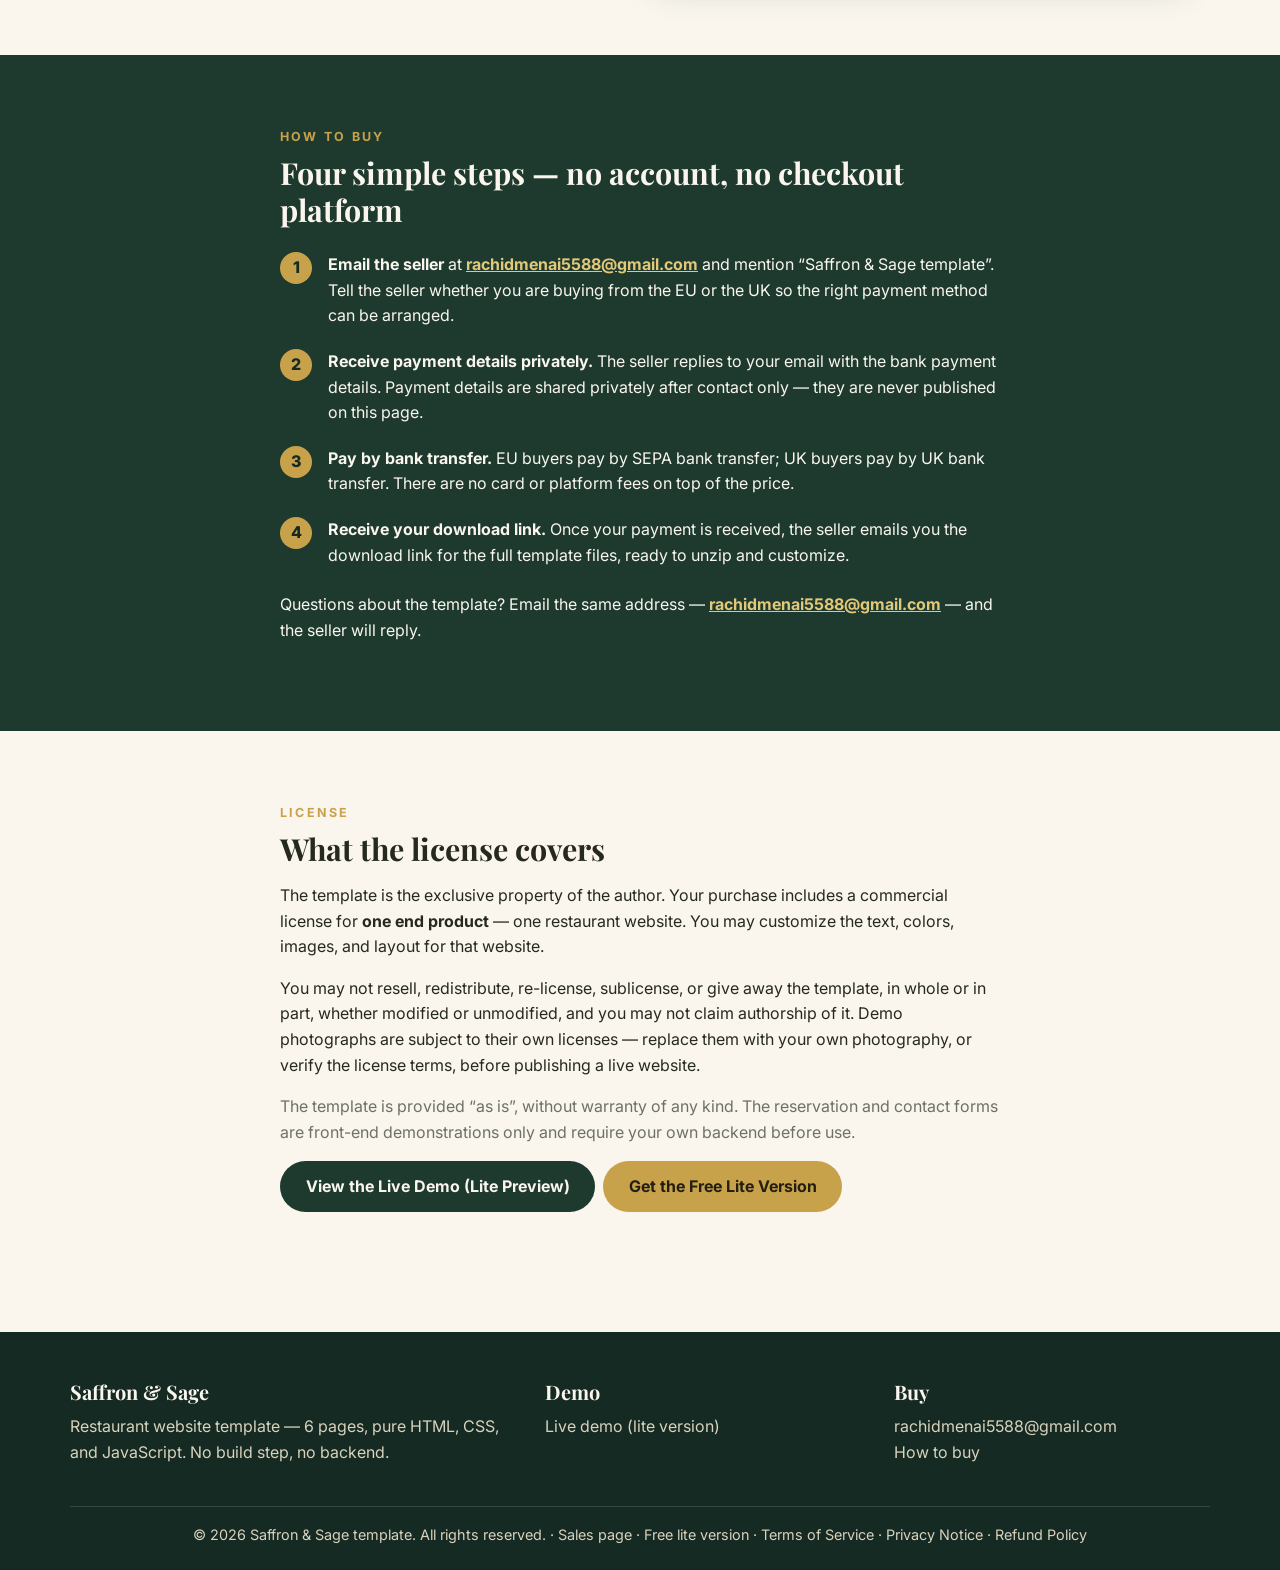
==== commit 5bd61c0c: "Fix Saffron & Sage sales page: remove broken Paddle checkout (email + bank transfer only)" ====
--- a/index.html
+++ b/index.html
@@ -24,13 +24,6 @@
     .page-list li { margin-bottom: 0.5rem; break-inside: avoid; }
     @media (max-width: 700px) { .page-list { columns: 1; } }
   </style>
-  <script src="https://cdn.paddle.com/paddle/v2/paddle.js"></script>
-  <script>
-    Paddle.Initialize({ token: "live_9682057c94f8241d73bc311bf81" });
-    function openPaddleCheckout() {
-      Paddle.Checkout.open({ items: [{ priceId: "pri_01m6k49afj8yamyyggqwvt556a", quantity: 1 }] });
-    }
-  </script>
 </head>
 <body>
 <header class="site-header">
@@ -79,9 +72,8 @@
           <h2>Saffron &amp; Sage</h2>
           <p class="price-big">$15</p>
           <p>One-time payment. You receive the complete template files with a commercial license for one end product (one restaurant website).</p>
-          <p style="margin-top: 1.25rem;"><button class="btn btn-gold" onclick="openPaddleCheckout()">Buy Now with Paddle — $15</button></p>
-          <p class="muted">Secure checkout by Paddle (cards and more). Or buy by email and bank transfer — see “How to buy” below.</p>
-          <p style="margin-top: 1.25rem;"><a class="btn btn-gold" href="#buy">How to Buy</a></p>
+          <p style="margin-top: 1.25rem;"><a class="btn btn-gold" href="#buy">How to Buy</a>&nbsp;&nbsp;<a class="btn btn-outline" href="full/index.html">View the Full Template Demo</a></p>
+          <p class="muted">See all 6 pages live before you buy — menu, reservations, gallery, about and contact.</p>
         </div>
         <div class="lite-box" style="margin-top: 1.5rem;">
           <p class="eyebrow">Try it free</p>
@@ -97,9 +89,7 @@
   <section class="section band" id="buy">
     <div class="container section-narrow">
       <p class="eyebrow">How to buy</p>
-      <h2>Two ways to buy</h2>
-      <p><strong>Option A — Paddle checkout (instant):</strong> click “Buy Now with Paddle — $15” above, pay by card in the secure Paddle checkout, and the seller emails you the download link once payment is received.</p>
-      <p><strong>Option B — Email and bank transfer:</strong></p>
+      <h2>Four simple steps — no account, no checkout platform</h2>
       <ol class="steps">
         <li><strong>Email the seller</strong> at <a href="mailto:rachidmenai5588@gmail.com" style="color: var(--gold-light); font-weight: 700;">rachidmenai5588@gmail.com</a> and mention “Saffron &amp; Sage template”. Tell the seller whether you are buying from the EU or the UK so the right payment method can be arranged.</li>
         <li><strong>Receive payment details privately.</strong> The seller replies to your email with the bank payment details. Payment details are shared privately after contact only — they are never published on this page.</li>
@@ -137,7 +127,7 @@
       <p><a href="mailto:rachidmenai5588@gmail.com">rachidmenai5588@gmail.com</a><br><a href="#buy">How to buy</a></p>
     </div>
   </div>
-  <div class="footer-bottom container">© 2026 Saffron &amp; Sage template. All rights reserved. · <a href="index.html">Sales page</a> · <a href="lite/index.html">Free lite version</a> · <a href="terms.html">Terms of Service</a> · <a href="privacy.html">Privacy Policy</a> · <a href="refunds.html">Refund Policy</a></div>
+  <div class="footer-bottom container">© 2026 Saffron &amp; Sage template. All rights reserved. · <a href="index.html">Sales page</a> · <a href="lite/index.html">Free lite version</a> · <a href="terms.html">Terms of Service</a> · <a href="privacy.html">Privacy Notice</a> · <a href="refund.html">Refund Policy</a></div>
 </footer>
 </body>
 </html>
